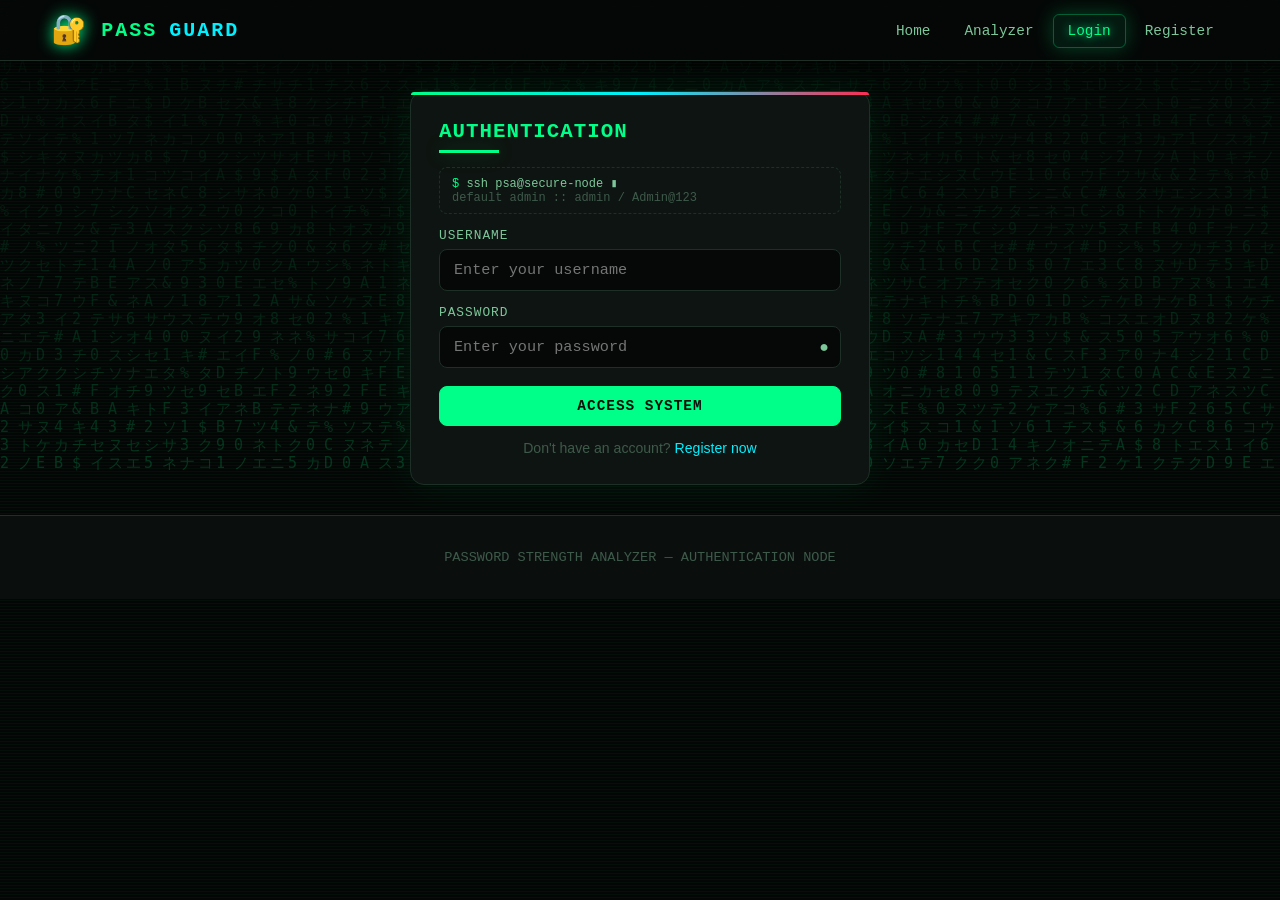
==== frontend/admin_dashboard.html @ cce9795c "Initial commit: PassGuard password strength analyzer" ====
﻿<!DOCTYPE html>
<html lang="en">
<head>
  <meta charset="UTF-8">
  <meta name="viewport" content="width=device-width, initial-scale=1.0">
  <title>PassGuard :: Admin Dashboard</title>
  <link rel="stylesheet" href="css/style.css">
  <link rel="icon" href="images/logo.svg" type="image/svg+xml">
</head>
<body>
  <canvas id="matrix-canvas" class="matrix-bg"></canvas>
  <div class="scanlines"></div>

  <nav class="navbar">
    <a class="brand" href="index.html"><span class="brand-icon">🔐</span> Pass<span style="color:var(--neon-cyan)">Guard</span></a>
    <ul class="nav-links" id="nav-links">
      <li><a href="dashboard.html">Dashboard</a></li>
      <li><a href="analyzer.html">Analyzer</a></li>
      <li><a href="history.html">History</a></li>
      <li><a href="report.html">Report</a></li>
      <li><a href="admin_dashboard.html" class="active" style="color:var(--toxic-red)">Admin</a></li>
      <li><span id="user-badge" class="terminal-text muted" style="font-size:.75rem;"></span></li>
      <li id="nav-auth-area"></li>
    </ul>
    <button class="burger" onclick="document.getElementById('nav-links').classList.toggle('open')"><span></span><span></span><span></span></button>
  </nav>

  <section class="section">
    <div style="display:flex; justify-content:space-between; align-items:center; gap:16px; flex-wrap:wrap;">
      <h2 class="section-title" style="margin-bottom:0;">
        <span style="color:var(--toxic-red)">//</span> ADMIN DASHBOARD
        <span class="muted" style="font-size:.85rem;">root: <span id="admin-name" class="danger">...</span></span>
      </h2>
      <span class="terminal-text muted" id="admin-stats-text" style="font-size:.75rem;"></span>
    </div>

    <div class="grid grid-2" style="grid-template-columns:repeat(auto-fit,minmax(150px,1fr)); margin-top:30px;">
      <div class="counter-card"><div class="counter" id="users-total">0</div><div class="counter-label">Total Users</div></div>
      <div class="counter-card"><div class="counter" id="passwords-total">0</div><div class="counter-label">Total Analyses</div></div>
      <div class="counter-card"><div class="counter" id="common-total" style="color:var(--warning-amber);">0</div><div class="counter-label">Common Flags</div></div>
      <div class="counter-card"><div class="counter" id="breaches-total" style="color:var(--toxic-red);">0</div><div class="counter-label">Breach Hits</div></div>
      <div class="counter-card"><div class="counter" id="reports-total" style="color:var(--neon-cyan);">0</div><div class="counter-label">Reports</div></div>
      <div class="counter-card"><div class="counter" id="active-today" style="color:var(--matrix-green);">0</div><div class="counter-label">Active Today</div></div>
    </div>

    <div class="grid grid-2" style="margin-top:26px;">
      <div class="chart-container">
        <h3>▌ WEEKLY ACTIVITY</h3>
        <canvas id="week-chart" width="470" height="220"></canvas>
      </div>
      <div class="chart-container">
        <h3>▌ LIVE SYSTEM LOG</h3>
        <div class="terminal-feed" id="admin-feed"></div>
      </div>
    </div>

    <div class="chart-container" style="margin-top:26px;">
      <h3>▌ USER MANAGEMENT <span class="muted" style="font-size:.75rem;">(ban / unban / delete)</span></h3>
      <div class="table-wrapper" style="margin-top:14px;">
        <table>
          <thead><tr>
            <th>ID</th><th>Username</th><th>Full Name</th><th>Email</th><th>Role</th>
            <th>Status</th><th>Analyses</th><th>Last Login</th><th>Actions</th>
          </tr></thead>
          <tbody id="users-tbody"></tbody>
        </table>
      </div>
    </div>
  </section>

  <footer class="footer"><p>PASSWORD STRENGTH ANALYZER — ADMIN NODE (RESTRICTED AREA)</p></footer>

  <script src="js/common.js"></script>
  <script src="js/admin.js"></script>
</body>
</html>
---- frontend/css/style.css ----
/* ============================================================
   PASSWORD STRENGTH ANALYZER - HACKING THEME STYLESHEET
   Colors: Matrix green, neon cyan, terminal black, toxic red
   ============================================================ */

:root {
  --bg-deep: #050807;
  --bg-dark: #0a0f0d;
  --bg-panel: #0e1411;
  --bg-card: #111a16;
  --border-glow: #1d2f26;
  --matrix-green: #00ff88;
  --matrix-green-dim: #00cc6a;
  --neon-cyan: #00f0ff;
  --toxic-red: #ff2d55;
  --warning-amber: #ffb020;
  --text-primary: #d7ffe9;
  --text-secondary: #7cc79a;
  --text-muted: #3e5a4b;
  --shadow-green: 0 0 20px rgba(0, 255, 136, 0.25);
  --shadow-cyan: 0 0 25px rgba(0, 240, 255, 0.3);
  --font-terminal: 'Courier New', 'Consolas', monospace;
  --font-body: 'Segoe UI', 'Roboto', Arial, sans-serif;
}

* {
  margin: 0;
  padding: 0;
  box-sizing: border-box;
}

html {
  scroll-behavior: smooth;
}

body {
  background: var(--bg-deep);
  color: var(--text-primary);
  font-family: var(--font-body);
  min-height: 100vh;
  overflow-x: hidden;
  position: relative;
}

/* ---------- Matrix falling code background ---------- */
.matrix-bg {
  position: fixed;
  top: 0;
  left: 0;
  width: 100%;
  height: 100%;
  z-index: -2;
  opacity: 0.18;
  pointer-events: none;
}

/* ---------- Scanline overlay ---------- */
.scanlines {
  position: fixed;
  top: 0;
  left: 0;
  width: 100%;
  height: 100%;
  z-index: -1;
  pointer-events: none;
  background: repeating-linear-gradient(
    to bottom,
    rgba(0, 255, 136, 0.035) 0px,
    rgba(0, 255, 136, 0.035) 1px,
    transparent 1px,
    transparent 3px
  );
  animation: scanMove 8s linear infinite;
}

@keyframes scanMove {
  0% { background-position: 0 0; }
  100% { background-position: 0 100px; }
}

/* ---------- Glitch / blink cursor ---------- */
.blink {
  animation: blinker 1s step-end infinite;
}

@keyframes blinker {
  50% { opacity: 0; }
}

/* ---------- Fade / slide in animations ---------- */
@keyframes fadeInUp {
  from { opacity: 0; transform: translateY(28px); }
  to { opacity: 1; transform: translateY(0); }
}

@keyframes fadeIn {
  from { opacity: 0; }
  to { opacity: 1; }
}

@keyframes pulseGlow {
  0%, 100% { box-shadow: 0 0 12px rgba(0, 255, 136, 0.35); }
  50% { box-shadow: 0 0 30px rgba(0, 255, 136, 0.65); }
}

@keyframes typing {
  from { width: 0; }
  to { width: 100%; }
}

@keyframes scanLine {
  0% { transform: translateY(-100%); }
  100% { transform: translateY(100%); }
}

.animate-in {
  animation: fadeInUp 0.7s ease both;
}

.delay-1 { animation-delay: 0.1s; }
.delay-2 { animation-delay: 0.2s; }
.delay-3 { animation-delay: 0.3s; }
.delay-4 { animation-delay: 0.4s; }
.delay-5 { animation-delay: 0.5s; }

/* ---------- Typography ---------- */
h1, h2, h3, h4 {
  font-weight: 700;
  letter-spacing: 0.5px;
}

.section-title {
  font-family: var(--font-terminal);
  color: var(--matrix-green);
  text-transform: uppercase;
  font-size: 1.42rem;
  position: relative;
  padding-bottom: 10px;
  margin-bottom: 22px;
  letter-spacing: 1px;
  animation: fadeInUp 0.6s ease both;
}

.section-title::after {
  content: '';
  position: absolute;
  left: 0;
  bottom: 0;
  width: 60px;
  height: 3px;
  background: var(--matrix-green);
  box-shadow: var(--shadow-green);
  animation: pulseGlow 2.2s ease-in-out infinite;
}

.terminal-text {
  font-family: var(--font-terminal);
}

.matrix-green { color: var(--matrix-green) !important; }

.muted { color: var(--text-secondary); }
.danger { color: var(--toxic-red); }
.cyan-text { color: var(--neon-cyan); }

/* ---------- Navbar ---------- */
.navbar {
  position: sticky;
  top: 0;
  z-index: 1000;
  background: rgba(5, 8, 7, 0.92);
  backdrop-filter: blur(12px);
  border-bottom: 1px solid var(--border-glow);
  padding: 12px 4%;
  display: flex;
  align-items: center;
  justify-content: space-between;
  box-shadow: 0 4px 25px rgba(0, 0, 0, 0.6);
}

.brand {
  display: flex;
  align-items: center;
  gap: 12px;
  color: var(--matrix-green);
  font-family: var(--font-terminal);
  font-size: 1.25rem;
  font-weight: bold;
  text-decoration: none;
  text-transform: uppercase;
  letter-spacing: 2px;
}

.brand-icon {
  font-size: 1.8rem;
  filter: drop-shadow(0 0 8px var(--matrix-green));
  animation: pulseGlow 2s ease-in-out infinite;
}

.nav-links {
  display: flex;
  gap: 4px;
  align-items: center;
  list-style: none;
  flex-wrap: wrap;
}

.nav-links a {
  color: var(--text-secondary);
  text-decoration: none;
  padding: 8px 14px;
  border-radius: 6px;
  font-size: 0.9rem;
  font-family: var(--font-terminal);
  transition: all 0.25s ease;
  border: 1px solid transparent;
  white-space: nowrap;
}

.nav-links a:hover,
.nav-links a.active {
  color: var(--matrix-green);
  background: rgba(0, 255, 136, 0.08);
  border: 1px solid rgba(0, 255, 136, 0.3);
  box-shadow: var(--shadow-green);
  text-shadow: 0 0 8px var(--matrix-green);
}

.burger {
  display: none;
  flex-direction: column;
  gap: 5px;
  cursor: pointer;
  background: transparent;
  border: none;
}

.burger span {
  width: 26px;
  height: 3px;
  background: var(--matrix-green);
  border-radius: 2px;
}

/* ---------- Hero ---------- */
.hero {
  min-height: 90vh;
  display: flex;
  align-items: center;
  justify-content: center;
  text-align: center;
  padding: 60px 5%;
  flex-direction: column;
  gap: 24px;
  position: relative;
}

.hero h1 {
  font-family: var(--font-terminal);
  font-size: clamp(2.2rem, 5vw, 4rem);
  color: var(--matrix-green);
  text-shadow: 0 0 15px rgba(0, 255, 136, 0.7);
  text-transform: uppercase;
  line-height: 1.2;
}

.hero h1 .typewriter {
  display: inline-block;
  overflow: hidden;
  white-space: nowrap;
  border-right: 3px solid var(--matrix-green);
  animation: typing 3s steps(30) 1s 1 normal both, blinker 0.8s step-end infinite;
  max-width: 100%;
}

.hero p {
  max-width: 720px;
  color: var(--text-secondary);
  font-size: 1.05rem;
  line-height: 1.7;
}

.hero-badge {
  font-family: var(--font-terminal);
  font-size: 0.8rem;
  color: var(--neon-cyan);
  border: 1px solid rgba(0, 240, 255, 0.4);
  padding: 8px 18px;
  border-radius: 50px;
  background: rgba(0, 240, 255, 0.05);
  letter-spacing: 2px;
  animation: pulseGlow 2.5s ease-in-out infinite;
}

/* ---------- Buttons ---------- */
.btn {
  display: inline-block;
  padding: 11px 24px;
  border-radius: 8px;
  font-family: var(--font-terminal);
  font-size: 0.9rem;
  font-weight: bold;
  letter-spacing: 1px;
  text-transform: uppercase;
  cursor: pointer;
  border: 1px solid var(--matrix-green);
  color: var(--matrix-green);
  background: transparent;
  text-decoration: none;
  transition: all 0.3s ease;
  position: relative;
  overflow: hidden;
}

.btn::after {
  content: '';
  position: absolute;
  inset: 0;
  background: linear-gradient(120deg, transparent, rgba(0, 255, 136, 0.15), transparent);
  transform: translateX(-120%);
  transition: transform 0.5s ease;
}

.btn:hover::after {
  transform: translateX(120%);
}

.btn:hover {
  background: rgba(0, 255, 136, 0.12);
  box-shadow: var(--shadow-green);
  transform: translateY(-2px);
}

.btn-solid {
  background: var(--matrix-green);
  color: #04100a;
}

.btn-solid:hover {
  color: #04100a;
  box-shadow: 0 0 30px rgba(0, 255, 136, 0.6);
}

.btn-cyan {
  border-color: var(--neon-cyan);
  color: var(--neon-cyan);
}

.btn-cyan:hover {
  background: rgba(0, 240, 255, 0.1);
  box-shadow: var(--shadow-cyan);
}

.btn-red {
  border-color: var(--toxic-red);
  color: var(--toxic-red);
}

.btn-red:hover {
  background: rgba(255, 45, 85, 0.1);
  box-shadow: 0 0 20px rgba(255, 45, 85, 0.35);
}

.btn-sm {
  padding: 7px 14px;
  font-size: 0.78rem;
}

.btn-lg {
  padding: 14px 34px;
  font-size: 1rem;
}

/* ---------- Cards ---------- */
.card {
  background: var(--bg-card);
  border: 1px solid var(--border-glow);
  border-radius: 12px;
  padding: 24px;
  position: relative;
  transition: all 0.3s ease;
  overflow: hidden;
}

.card::before {
  content: '';
  position: absolute;
  top: 0;
  left: -100%;
  width: 100%;
  height: 2px;
  background: linear-gradient(90deg, transparent, var(--matrix-green), transparent);
  transition: left 0.6s ease;
}

.card:hover::before {
  left: 100%;
}

.card:hover {
  transform: translateY(-5px);
  border-color: rgba(0, 255, 136, 0.4);
  box-shadow: var(--shadow-green);
}

.card-icon {
  font-size: 2.5rem;
  margin-bottom: 14px;
  display: inline-block;
  filter: drop-shadow(0 0 6px var(--matrix-green));
}

.card h3 {
  color: var(--matrix-green);
  margin-bottom: 10px;
  font-family: var(--font-terminal);
  font-size: 1.1rem;
}

.card p {
  color: var(--text-secondary);
  font-size: 0.92rem;
  line-height: 1.6;
}

/* ---------- Grid ---------- */
.grid {
  display: grid;
  gap: 20px;
}

.grid-3 {
  grid-template-columns: repeat(auto-fit, minmax(280px, 1fr));
}

.grid-2 {
  grid-template-columns: repeat(auto-fit, minmax(340px, 1fr));
}

/* ---------- Forms ---------- */
.form-container {
  max-width: 460px;
  margin: 30px auto;
  background: var(--bg-panel);
  border: 1px solid var(--border-glow);
  border-radius: 14px;
  padding: 28px;
  box-shadow: 0 0 40px rgba(0, 255, 136, 0.08);
  animation: fadeInUp 0.6s ease both;
  position: relative;
}

.form-container::before {
  content: '';
  position: absolute;
  top: 0;
  left: 0;
  right: 0;
  height: 3px;
  background: linear-gradient(90deg, var(--matrix-green), var(--neon-cyan), var(--toxic-red));
  border-radius: 14px 14px 0 0;
}

.form-group {
  margin-bottom: 14px;
  position: relative;
}

.form-group label {
  display: block;
  margin-bottom: 6px;
  font-family: var(--font-terminal);
  font-size: 0.8rem;
  color: var(--text-secondary);
  letter-spacing: 1px;
}

.form-group input,
.form-group select,
.form-group textarea {
  width: 100%;
  padding: 11px 14px;
  background: var(--bg-deep);
  border: 1px solid var(--border-glow);
  border-radius: 8px;
  color: var(--text-primary);
  font-family: var(--font-terminal);
  font-size: 0.95rem;
  transition: all 0.3s ease;
  outline: none;
}

.form-group input:focus,
.form-group select:focus,
.form-group textarea:focus {
  border-color: var(--matrix-green);
  box-shadow: var(--shadow-green);
}

.form-group input.invalid {
  border-color: var(--toxic-red);
  box-shadow: 0 0 12px rgba(255, 45, 85, 0.3);
  animation: shake 0.4s ease;
}

.form-group input.valid {
  border-color: var(--matrix-green);
}

@keyframes shake {
  0%, 100% { transform: translateX(0); }
  25% { transform: translateX(-6px); }
  75% { transform: translateX(6px); }
}

.input-wrapper {
  position: relative;
}

.input-wrapper .toggle-password {
  position: absolute;
  right: 12px;
  top: 50%;
  transform: translateY(-50%);
  background: transparent;
  border: none;
  color: var(--text-secondary);
  cursor: pointer;
  font-size: 1rem;
}

.error-msg {
  color: var(--toxic-red);
  font-size: 0.78rem;
  margin-top: 6px;
  font-family: var(--font-terminal);
  display: none;
}

.error-msg.show {
  display: block;
  animation: fadeIn 0.3s ease;
}

.form-link {
  text-align: center;
  margin-top: 14px;
  font-size: 0.88rem;
  color: var(--text-muted);
}

.form-link a {
  color: var(--neon-cyan);
  text-decoration: none;
}

.form-link a:hover {
  text-shadow: 0 0 8px var(--neon-cyan);
}

/* ---------- Password strength meter ---------- */
.strength-meter {
  margin-top: 10px;
  height: 10px;
  background: var(--bg-deep);
  border-radius: 50px;
  overflow: hidden;
  border: 1px solid var(--border-glow);
  position: relative;
}

.strength-fill {
  height: 100%;
  width: 0%;
  border-radius: 50px;
  transition: width 0.45s cubic-bezier(0.65, 0, 0.35, 1),
              background 0.4s ease, box-shadow 0.4s ease;
}

.strength-stats {
  display: flex;
  justify-content: space-between;
  align-items: center;
  margin-top: 12px;
  font-family: var(--font-terminal);
  font-size: 0.85rem;
}

.strength-label {
  font-weight: bold;
  letter-spacing: 1px;
}

.criteria-list {
  margin-top: 16px;
  list-style: none;
}

.criteria-list li {
  display: flex;
  align-items: center;
  gap: 10px;
  padding: 6px 0;
  font-size: 0.88rem;
  color: var(--text-secondary);
  transition: all 0.3s ease;
}

.criteria-list li .crit-icon {
  width: 20px;
  text-align: center;
  transition: all 0.3s ease;
}

.criteria-list li.pass {
  color: var(--matrix-green);
}

.criteria-list li.fail {
  color: var(--toxic-red);
}

/* ---------- Analyzer page ---------- */
.analyzer-layout {
  display: grid;
  grid-template-columns: 1.2fr 0.8fr;
  gap: 30px;
  max-width: 1100px;
  margin: 40px auto;
  padding: 0 5%;
}

.analyzer-panel {
  background: var(--bg-panel);
  border: 1px solid var(--border-glow);
  border-radius: 14px;
  padding: 28px;
  animation: fadeInUp 0.6s ease both;
}

.analyzer-panel h2 {
  font-family: var(--font-terminal);
  color: var(--matrix-green);
  margin-bottom: 20px;
  font-size: 1.25rem;
  text-transform: uppercase;
  letter-spacing: 1px;
}

.analysis-result {
  display: none;
}

.analysis-result.show {
  display: block;
  animation: fadeIn 0.5s ease;
}

.result-header {
  padding-bottom: 16px;
  border-bottom: 1px dashed var(--border-glow);
  margin-bottom: 18px;
}

.result-score {
  font-family: var(--font-terminal);
  font-size: 2.4rem;
  font-weight: bold;
}

.score-weak { color: var(--toxic-red); text-shadow: 0 0 12px rgba(255, 45, 85, 0.6); }
.score-medium { color: var(--warning-amber); text-shadow: 0 0 12px rgba(255, 176, 32, 0.6); }
.score-strong { color: var(--matrix-green); text-shadow: 0 0 12px rgba(0, 255, 136, 0.6); }
.score-excellent { color: var(--neon-cyan); text-shadow: 0 0 12px rgba(0, 240, 255, 0.6); }

/* ---------- Stat blocks ---------- */
.stats-grid {
  display: grid;
  grid-template-columns: repeat(auto-fit, minmax(120px, 1fr));
  gap: 12px;
  margin: 16px 0;
}

.result-head {
  grid-template-columns: repeat(2, minmax(120px, 1fr));
  margin: 0;
}

.result-stats {
  grid-template-columns: repeat(3, minmax(120px, 1fr));
}

.stat-box {
  background: var(--bg-deep);
  border: 1px solid var(--border-glow);
  border-radius: 10px;
  padding: 14px 12px;
  text-align: center;
  display: flex;
  flex-direction: column;
  justify-content: center;
}

.stat-box .stat-value {
  font-family: var(--font-terminal);
  font-size: 1.5rem;
  font-weight: bold;
  color: var(--neon-cyan);
}

.stat-box .stat-label {
  font-size: 0.75rem;
  color: var(--text-muted);
  margin-top: 6px;
  text-transform: uppercase;
  letter-spacing: 1px;
}

/* ---------- Common password alert ---------- */
.common-alert {
  background: rgba(255, 45, 85, 0.08);
  border: 1px solid var(--toxic-red);
  border-radius: 10px;
  padding: 16px 20px;
  margin: 18px 0;
  display: none;
  align-items: center;
  gap: 14px;
  animation: pulseGlow 2s ease-in-out infinite;
}

.common-alert.show {
  display: flex;
}

.common-alert span {
  font-size: 1.4rem;
}

/* ---------- Tables ---------- */
.table-wrapper {
  overflow-x: auto;
  border: 1px solid var(--border-glow);
  border-radius: 10px;
  background: var(--bg-panel);
  width: 100%;
}

table {
  width: 100%;
  border-collapse: collapse;
  font-size: 0.88rem;
}

th {
  background: var(--bg-deep);
  color: var(--matrix-green);
  font-family: var(--font-terminal);
  text-transform: uppercase;
  letter-spacing: 1px;
  font-size: 0.76rem;
  padding: 12px 14px;
  text-align: left;
  border-bottom: 1px solid var(--border-glow);
}

td {
  padding: 11px 14px;
  border-bottom: 1px solid rgba(29, 47, 38, 0.5);
  color: var(--text-primary);
  vertical-align: middle;
}

.nowrap { white-space: nowrap; }

tr:hover td {
  background: rgba(0, 255, 136, 0.04);
}

.badge {
  display: inline-block;
  padding: 4px 14px;
  border-radius: 50px;
  font-family: var(--font-terminal);
  font-size: 0.75rem;
  font-weight: bold;
  letter-spacing: 1px;
  text-transform: uppercase;
}

.badge-weak { background: rgba(255, 45, 85, 0.15); color: var(--toxic-red); border: 1px solid var(--toxic-red); }
.badge-medium { background: rgba(255, 176, 32, 0.12); color: var(--warning-amber); border: 1px solid var(--warning-amber); }
.badge-strong { background: rgba(0, 255, 136, 0.12); color: var(--matrix-green); border: 1px solid var(--matrix-green); }
.badge-excellent { background: rgba(0, 240, 255, 0.12); color: var(--neon-cyan); border: 1px solid var(--neon-cyan); }
.badge-common { background: rgba(255, 45, 85, 0.2); color: #fff; border: 1px solid var(--toxic-red); }

/* ---------- Alerts / Toasts ---------- */
.alert {
  padding: 14px 18px;
  border-radius: 9px;
  margin-bottom: 18px;
  font-size: 0.9rem;
  display: none;
  font-family: var(--font-terminal);
  animation: fadeInUp 0.4s ease;
}

.alert.show { display: block; }

.alert-success {
  background: rgba(0, 255, 136, 0.1);
  border: 1px solid var(--matrix-green);
  color: var(--matrix-green);
}

.alert-error {
  background: rgba(255, 45, 85, 0.1);
  border: 1px solid var(--toxic-red);
  color: var(--toxic-red);
}

.alert-info {
  background: rgba(0, 240, 255, 0.1);
  border: 1px solid var(--neon-cyan);
  color: var(--neon-cyan);
}

.toast-container {
  position: fixed;
  bottom: 24px;
  right: 24px;
  z-index: 2000;
  display: flex;
  flex-direction: column;
  gap: 10px;
}

.toast {
  padding: 14px 22px;
  border-radius: 8px;
  font-family: var(--font-terminal);
  font-size: 0.85rem;
  max-width: 330px;
  animation: slideInRight 0.4s ease;
  box-shadow: 0 8px 30px rgba(0, 0, 0, 0.5);
}

@keyframes slideInRight {
  from { transform: translateX(120%); opacity: 0; }
  to { transform: translateX(0); opacity: 1; }
}

.toast-success { background: rgba(0, 80, 45, 0.95); border-left: 4px solid var(--matrix-green); color: var(--matrix-green); }
.toast-error { background: rgba(90, 15, 35, 0.95); border-left: 4px solid var(--toxic-red); color: var(--toxic-red); }
.toast-info { background: rgba(0, 50, 70, 0.95); border-left: 4px solid var(--neon-cyan); color: var(--neon-cyan); }

/* ---------- Section padding ---------- */
.section {
  padding: 56px 4%;
  max-width: 1280px;
  margin: 0 auto;
}

/* ---------- Stat counters (dashboard) ---------- */
.counter-card {
  text-align: center;
  background: var(--bg-panel);
  border: 1px solid var(--border-glow);
  border-radius: 12px;
  padding: 22px 16px;
  transition: all 0.3s ease;
}

.counter-card:hover {
  transform: translateY(-6px);
  box-shadow: var(--shadow-green);
}

.counter-card .counter {
  font-family: var(--font-terminal);
  font-size: 2rem;
  font-weight: bold;
  color: var(--matrix-green);
  text-shadow: 0 0 12px rgba(0, 255, 136, 0.5);
}

.counter-card .counter-label {
  color: var(--text-secondary);
  font-size: 0.85rem;
  letter-spacing: 1px;
  text-transform: uppercase;
  margin-top: 8px;
}

/* ---------- Charts ---------- */
.chart-container {
  background: var(--bg-panel);
  border: 1px solid var(--border-glow);
  border-radius: 12px;
  padding: 22px;
  margin-top: 20px;
}

.chart-container h3 {
  font-family: var(--font-terminal);
  color: var(--matrix-green);
  font-size: 0.95rem;
  letter-spacing: 1px;
  margin-bottom: 16px;
  text-transform: uppercase;
}

canvas {
  max-width: 100%;
  height: auto;
}

/* ---------- Terminal feed (admin) ---------- */
.terminal-feed {
  background: #020503;
  border: 1px solid var(--border-glow);
  border-radius: 12px;
  padding: 22px;
  font-family: var(--font-terminal);
  font-size: 0.82rem;
  max-height: 380px;
  overflow-y: auto;
  line-height: 1.9;
}

.terminal-feed .log-line::before {
  content: '>';
  color: var(--matrix-green);
  margin-right: 8px;
}

.terminal-feed .log-line {
  color: var(--text-secondary);
  animation: fadeIn 0.3s ease;
}

.terminal-feed .log-line.log-danger { color: var(--toxic-red); }
.terminal-feed .log-line.log-success { color: var(--matrix-green); }
.terminal-feed .log-line.log-info { color: var(--neon-cyan); }
.terminal-feed .log-line.log-warn { color: var(--warning-amber); }

.terminal-feed .log-time {
  color: var(--text-muted);
  margin-right: 10px;
}

/* ---------- Footer ---------- */
.footer {
  background: var(--bg-dark);
  border-top: 1px solid var(--border-glow);
  padding: 34px 5%;
  text-align: center;
  color: var(--text-muted);
  font-family: var(--font-terminal);
  font-size: 0.85rem;
}

.footer a {
  color: var(--matrix-green);
  text-decoration: none;
}

/* ---------- Progress / loading ---------- */
.loading {
  display: none;
  text-align: center;
  padding: 40px;
}

.loading.show { display: block; }

.typing-indicator span {
  display: inline-block;
  animation: typingDot 1.4s infinite;
}

.typing-indicator span:nth-child(2) { animation-delay: 0.2s; }
.typing-indicator span:nth-child(3) { animation-delay: 0.4s; }

@keyframes typingDot {
  0%, 60%, 100% { opacity: 0.2; transform: translateY(0); }
  30% { opacity: 1; transform: translateY(-4px); }
}

/* ---------- Recommendation chips ---------- */
.rec-item {
  display: flex;
  gap: 14px;
  padding: 18px;
  background: var(--bg-deep);
  border: 1px solid var(--border-glow);
  border-radius: 10px;
  margin-bottom: 14px;
  transition: all 0.3s ease;
}

.rec-item:hover {
  border-color: rgba(0, 240, 255, 0.4);
}

.rec-item .rec-icon {
  font-size: 1.4rem;
  flex-shrink: 0;
}

.rec-item .rec-title {
  color: var(--neon-cyan);
  font-family: var(--font-terminal);
  font-weight: bold;
  margin-bottom: 5px;
}

.rec-item .rec-desc {
  color: var(--text-secondary);
  font-size: 0.88rem;
  line-height: 1.6;
}

.severity-high { border-left: 4px solid var(--toxic-red); }
.severity-medium { border-left: 4px solid var(--warning-amber); }
.severity-low { border-left: 4px solid var(--neon-cyan); }

/* ---------- Tabs ---------- */
.tabs {
  display: flex;
  gap: 8px;
  margin-bottom: 26px;
  border-bottom: 1px solid var(--border-glow);
  padding-bottom: 12px;
  flex-wrap: wrap;
}

.tab-btn {
  padding: 10px 22px;
  background: transparent;
  border: 1px solid var(--border-glow);
  border-radius: 7px;
  color: var(--text-secondary);
  font-family: var(--font-terminal);
  font-size: 0.85rem;
  cursor: pointer;
  transition: all 0.3s ease;
  text-transform: uppercase;
  letter-spacing: 1px;
}

.tab-btn:hover {
  border-color: var(--matrix-green);
  color: var(--matrix-green);
}

.tab-btn.active {
  background: rgba(0, 255, 136, 0.12);
  border-color: var(--matrix-green);
  color: var(--matrix-green);
  box-shadow: var(--shadow-green);
}

.tab-content { display: none; animation: fadeIn 0.4s ease; }
.tab-content.active { display: block; }

/* ---------- Auth required / guests ---------- */
.auth-required {
  display: none;
}

body.logged-in .auth-required { display: flex; }
body:not(.logged-in) .guest-only { display: flex; }
body.logged-in .guest-only { display: none; }

/* ---------- Responsive ---------- */
@media (max-width: 900px) {
  .result-stats { grid-template-columns: repeat(2, minmax(120px, 1fr)); }

  .analyzer-layout {
    grid-template-columns: 1fr;
  }

  .nav-links {
    display: none;
    position: absolute;
    top: 100%;
    left: 0;
    right: 0;
    flex-direction: column;
    background: rgba(5, 8, 7, 0.98);
    padding: 20px;
    border-bottom: 1px solid var(--border-glow);
  }

  .nav-links.open { display: flex; }

  .burger { display: flex; }

  .hero h1 { font-size: 1.8rem; }
}

@media (max-width: 600px) {
  .section { padding: 44px 4%; }
  .form-container { padding: 26px 20px; margin: 30px 4%; }
  .stats-grid { grid-template-columns: repeat(2, 1fr); }
  .result-head, .result-stats { grid-template-columns: repeat(2, minmax(100px, 1fr)); }
  .analyzer-panel { padding: 22px 18px; }
  .card { padding: 20px 18px; }
  .counter-card { padding: 18px 10px; }
  .nav-links a { font-size: 0.85rem; }
  .hero { padding: 40px 6%; min-height: auto; }
  .footer { font-size: 0.78rem; }
}

/* ---------- Scrollbar ---------- */
::-webkit-scrollbar { width: 10px; }
::-webkit-scrollbar-track { background: var(--bg-deep); }
::-webkit-scrollbar-thumb {
  background: linear-gradient(var(--matrix-green-dim), var(--text-muted));
  border-radius: 50px;
}
::-webkit-scrollbar-thumb:hover { background: var(--matrix-green); }

/* ---------- Print (report) ---------- */
@media print {
  .navbar, .footer, .btn, .toast-container, .matrix-bg, .scanlines {
    display: none !important;
  }
  body { background: white; color: black; }
  .card, .chart-container, .table-wrapper, .analyzer-panel {
    border-color: #ccc;
    background: white;
    color: black;
  }
  .section-title { color: black; }
  .section-title::after { background: black; box-shadow: none; }
}

/* ---------- Danger zone / admin styles ---------- */
.user-row-inactive td { opacity: 0.5; }

.action-btn {
  padding: 6px 14px;
  font-family: var(--font-terminal);
  font-size: 0.75rem;
  border: 1px solid var(--border-glow);
  background: transparent;
  color: var(--text-secondary);
  border-radius: 6px;
  cursor: pointer;
  transition: all 0.25s ease;
  margin: 2px;
}

.action-btn:hover { color: var(--matrix-green); border-color: var(--matrix-green); }
.action-btn.danger-btn:hover { color: var(--toxic-red); border-color: var(--toxic-red); }

.empty-state {
  text-align: center;
  padding: 50px 20px;
  color: var(--text-muted);
  font-family: var(--font-terminal);
}
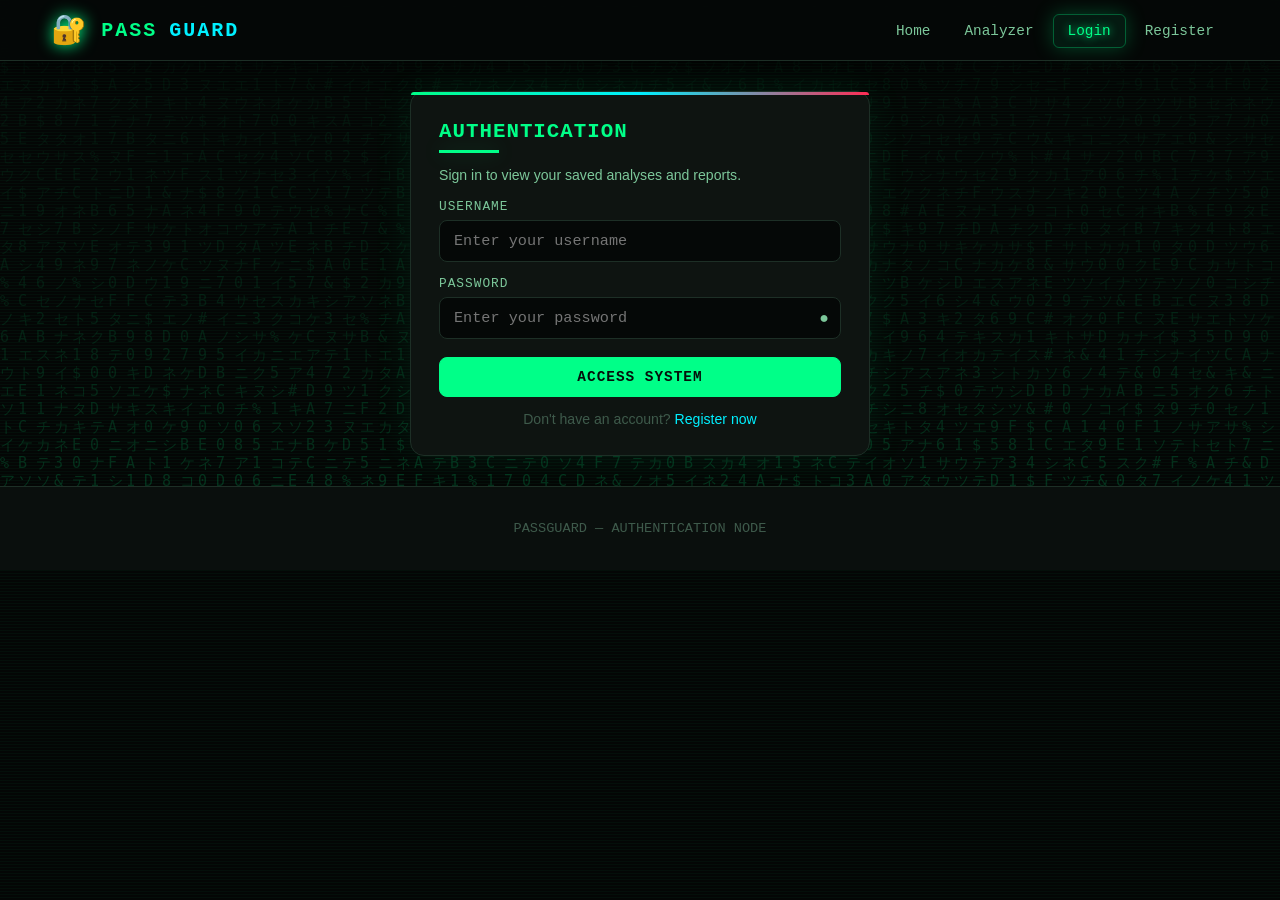
==== commit beca1489: "Complete PassGuard implementation: session API, PHP/Django sync, branding, GUI fixes" ====
--- a/frontend/admin_dashboard.html
+++ b/frontend/admin_dashboard.html
@@ -1,4 +1,4 @@
-﻿<!DOCTYPE html>
+<!DOCTYPE html>
 <html lang="en">
 <head>
   <meta charset="UTF-8">
@@ -68,7 +68,7 @@
     </div>
   </section>
 
-  <footer class="footer"><p>PASSWORD STRENGTH ANALYZER — ADMIN NODE (RESTRICTED AREA)</p></footer>
+  <footer class="footer"><p>PASSGUARD — ADMIN NODE (RESTRICTED AREA)</p></footer>
 
   <script src="js/common.js"></script>
   <script src="js/admin.js"></script>
--- a/frontend/css/style.css
+++ b/frontend/css/style.css
@@ -42,6 +42,16 @@
   position: relative;
 }
 
+:focus-visible {
+  outline: 2px solid var(--neon-cyan);
+  outline-offset: 3px;
+}
+
+button, input, select, textarea { font: inherit; }
+button { touch-action: manipulation; }
+input, select, textarea { min-width: 0; }
+canvas#strength-chart, canvas#report-chart, canvas#week-chart { max-width: 100%; height: auto; }
+
 /* ---------- Matrix falling code background ---------- */
 .matrix-bg {
   position: fixed;
@@ -429,6 +439,10 @@
   gap: 20px;
 }
 
+.grid > * {
+  min-width: 0;
+}
+
 .grid-3 {
   grid-template-columns: repeat(auto-fit, minmax(280px, 1fr));
 }
@@ -744,6 +758,7 @@
   border-radius: 10px;
   background: var(--bg-panel);
   width: 100%;
+  max-width: 100%;
 }
 
 table {
@@ -1111,6 +1126,34 @@
   .nav-links a { font-size: 0.85rem; }
   .hero { padding: 40px 6%; min-height: auto; }
   .footer { font-size: 0.78rem; }
+}
+
+/* Keep dense dashboard and analyzer content usable on narrow screens. */
+@media (max-width: 480px) {
+  .navbar { padding: 10px 4%; gap: 8px; }
+  .brand { min-width: 0; gap: 7px; font-size: 0.92rem; letter-spacing: 1px; }
+  .brand-icon { font-size: 1.35rem; }
+  .section { padding: 32px 4%; }
+  .section-title { font-size: 1.12rem; overflow-wrap: anywhere; }
+  .hero h1 { font-size: clamp(1.45rem, 8vw, 2rem); overflow-wrap: anywhere; }
+  .stats-grid, .result-head, .result-stats { grid-template-columns: minmax(0, 1fr); }
+  .stat-box, .card, .analyzer-panel, .chart-container { min-width: 0; }
+  .form-container { width: auto; margin: 20px 4%; padding: 22px 16px; }
+  .form-control, input, select, textarea { max-width: 100%; }
+  .btn { max-width: 100%; white-space: normal; }
+  .table-wrapper { max-width: 100%; }
+  .table-wrapper table { min-width: 680px; }
+  .modal-content { width: calc(100vw - 24px); max-height: calc(100dvh - 24px); overflow-y: auto; }
+  input, select, textarea { font-size: 16px; }
+}
+
+@media (prefers-reduced-motion: reduce) {
+  *, *::before, *::after {
+    scroll-behavior: auto !important;
+    animation-duration: 0.01ms !important;
+    animation-iteration-count: 1 !important;
+    transition-duration: 0.01ms !important;
+  }
 }
 
 /* ---------- Scrollbar ---------- */
@@ -1161,4 +1204,4 @@
   padding: 50px 20px;
   color: var(--text-muted);
   font-family: var(--font-terminal);
-}+}
